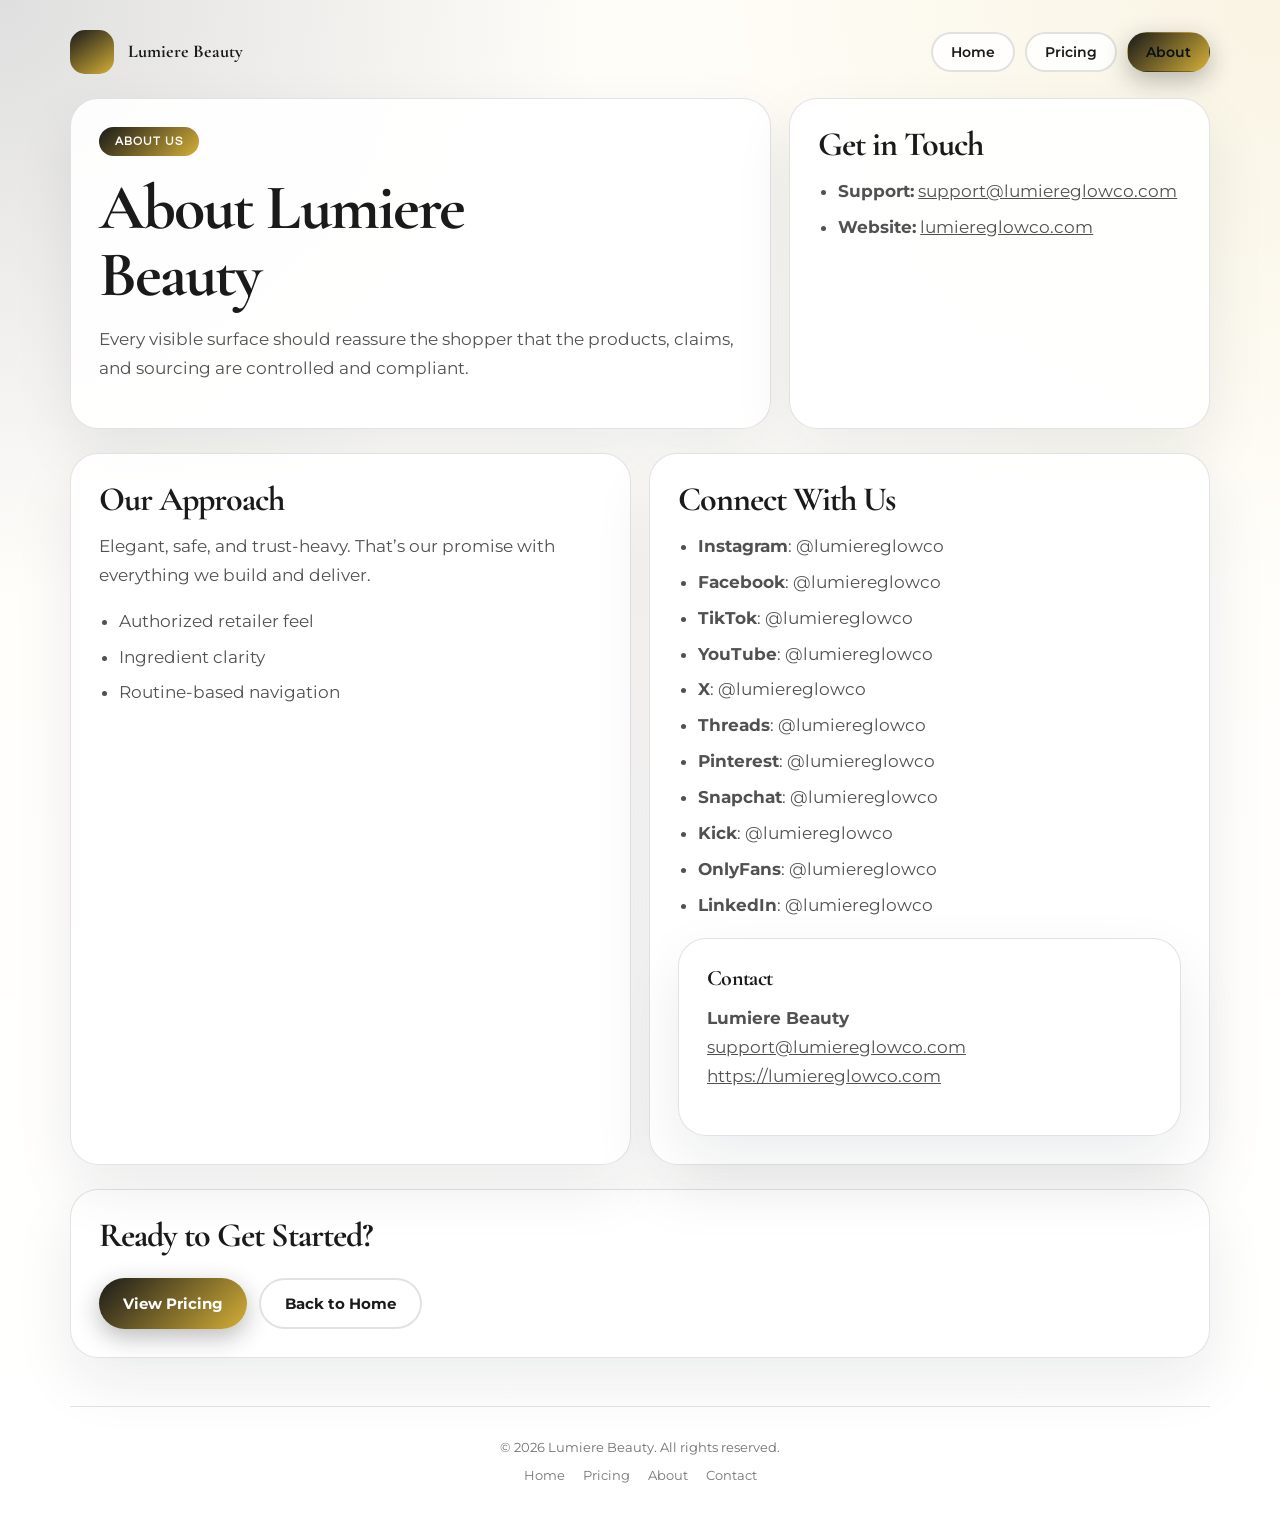
==== channels.html @ c1ad62a4 "Deploy professional site update — 2026-04-03T03:53:17Z" ====
<!doctype html>
<html lang="en">
<head>
  <meta charset="utf-8" />
  <meta name="viewport" content="width=device-width, initial-scale=1" />
  <title>Lumiere Beauty | About</title>
  <meta name="description" content="Every visible surface should reassure the shopper that the products, claims, and sourcing are controlled and compliant." />
  <meta property="og:title" content="Lumiere Beauty | About" />
  <meta property="og:description" content="Every visible surface should reassure the shopper that the products, claims, and sourcing are controlled and compliant." />
  <meta property="og:type" content="website" />
  <meta property="og:url" content="https://lumiereglowco.com/" />
  <link rel="preconnect" href="https://fonts.googleapis.com" /><link rel="preconnect" href="https://fonts.gstatic.com" crossorigin /><link href="https://fonts.googleapis.com/css2?family=Cormorant+Garamond:wght@400;500;600;700;800&family=Montserrat:wght@400;500;600;700;800&family=Questrial:wght@400;500;600;700;800&display=swap" rel="stylesheet" />
  <link rel="stylesheet" href="./styles.css" />
  
</head>
<body>
  <main class="page">
    <header class="header">
      <a class="brand" href="./index.html">
        <span class="brand-mark"></span>
        <span class="brand-copy">
          <strong>Lumiere Beauty</strong>
        </span>
      </a>
      <nav class="nav">
        <a class='button ghost' href='index.html'>Home</a>
        <a class='button ghost' href='offer.html'>Pricing</a>
        <a class='button primary' href='channels.html'>About</a>
      </nav>
    </header>
    
    <section class="hero">
      <article class="hero-card">
        <div class="eyebrow">About Us</div>
        <h1>About Lumiere Beauty</h1>
        <p>Every visible surface should reassure the shopper that the products, claims, and sourcing are controlled and compliant.</p>
      </article>
      <aside class="hero-card">
        <h2>Get in Touch</h2>
        <ul>
          <li><strong>Support:</strong> <a href="mailto:support@lumiereglowco.com">support@lumiereglowco.com</a></li>
          <li><strong>Website:</strong> <a href="https://lumiereglowco.com">lumiereglowco.com</a></li>
        </ul>
      </aside>
    </section>
    <section class="grid-two" style="margin-top:24px;">
      <section class="panel">
        <h2>Our Approach</h2>
        <p style="margin-top:14px;">Elegant, safe, and trust-heavy. That&rsquo;s our promise with everything we build and deliver.</p>
        <ul><li>Authorized retailer feel</li><li>Ingredient clarity</li><li>Routine-based navigation</li></ul>
      </section>
      <section class="panel">
        <h2>Connect With Us</h2>
        <ul><li><strong>Instagram</strong>: @lumiereglowco</li><li><strong>Facebook</strong>: @lumiereglowco</li><li><strong>TikTok</strong>: @lumiereglowco</li><li><strong>YouTube</strong>: @lumiereglowco</li><li><strong>X</strong>: @lumiereglowco</li><li><strong>Threads</strong>: @lumiereglowco</li><li><strong>Pinterest</strong>: @lumiereglowco</li><li><strong>Snapchat</strong>: @lumiereglowco</li><li><strong>Kick</strong>: @lumiereglowco</li><li><strong>OnlyFans</strong>: @lumiereglowco</li><li><strong>LinkedIn</strong>: @lumiereglowco</li></ul>
        <div class="offer-card" style="margin-top:18px;">
          <h3>Contact</h3>
          <p style="margin-top:14px;"><strong>Lumiere Beauty</strong><br /><a href="mailto:support@lumiereglowco.com">support@lumiereglowco.com</a><br /><a href="https://lumiereglowco.com">https://lumiereglowco.com</a></p>
        </div>
      </section>
    </section>
    <section class="panel" style="margin-top:24px;">
      <h2>Ready to Get Started?</h2>
      <div class="actions">
        <a class="button primary" href="./offer.html">View Pricing</a>
        <a class="button ghost" href="./index.html">Back to Home</a>
      </div>
    </section>
    
    <footer class="site-footer">
      <div class="footer-note">&copy; 2026 Lumiere Beauty. All rights reserved.</div>
      <div class="footer-links">
        <a href="./index.html">Home</a>
        <a href="./offer.html">Pricing</a>
        <a href="./channels.html">About</a>
        <a href='mailto:support@lumiereglowco.com'>Contact</a>
      </div>
    </footer>
  </main>
  
</body>
</html>
---- styles.css ----
:root {
  --primary: #1A1A1A;
  --secondary: #D4AF37;
  --accent: #B08968;
  --ink: #1A1A1A;
  --surface: #F8E9E3;
  --line: rgba(15, 23, 42, 0.12);
  --display: 'Cormorant Garamond', 'Avenir Next', 'Segoe UI', sans-serif;
  --body: 'Montserrat', 'Avenir Next', 'Segoe UI', sans-serif;
  --accent-font: 'Questrial', 'Avenir Next', 'Segoe UI', sans-serif;
}
* { box-sizing: border-box; }
body {
  margin: 0;
  font-family: var(--body);
  color: var(--ink);
  background:
    radial-gradient(circle at 0% 0%, color-mix(in srgb, var(--primary) 14%, white), transparent 30%),
    radial-gradient(circle at 100% 0%, color-mix(in srgb, var(--secondary) 14%, white), transparent 30%),
    linear-gradient(180deg, #fffdf8, #ffffff);
}
a { color: inherit; }
.page { max-width: 1180px; margin: 0 auto; padding: 24px 20px 40px; }
.header { display: flex; flex-wrap: wrap; align-items: center; justify-content: space-between; gap: 12px; padding: 6px 0 24px; }
.brand { display: flex; align-items: center; gap: 14px; text-decoration: none; }
.brand-mark { width: 44px; height: 44px; border-radius: 15px; background: linear-gradient(145deg, var(--primary), var(--secondary)); flex-shrink: 0; }
.brand-copy strong { display: block; font-family: var(--display); font-size: 18px; line-height: 1.2; }
.nav { display: flex; flex-wrap: wrap; gap: 10px; }
.nav a { border: 1px solid var(--line); border-radius: 999px; padding: 9px 18px; text-decoration: none; font-size: 14px; font-weight: 600; background: rgba(255,255,255,0.84); transition: all 0.2s ease; }
.nav a:hover { background: var(--primary); color: white; border-color: var(--primary); }
.nav a.button.primary { background: linear-gradient(135deg, var(--primary), var(--secondary)); color: #081018; border-color: transparent; }
.hero,
.grid-two,
.grid-three,
.offer-grid { display: grid; gap: 18px; }
.hero { grid-template-columns: minmax(0, 1.25fr) minmax(280px, 0.75fr); align-items: stretch; }
.grid-two { grid-template-columns: repeat(2, minmax(0, 1fr)); }
.grid-three { grid-template-columns: repeat(3, minmax(0, 1fr)); }
.offer-grid { grid-template-columns: repeat(auto-fit, minmax(260px, 1fr)); }
.panel,
.hero-card,
.offer-card { border: 1px solid var(--line); border-radius: 28px; background: rgba(255,255,255,0.92); box-shadow: 0 24px 60px rgba(15,23,42,0.08); }
.hero-card,
.panel,
.offer-card { padding: 28px; }
.offer-card { transition: transform 0.2s ease, box-shadow 0.2s ease; }
.offer-card:hover { transform: translateY(-4px); box-shadow: 0 32px 80px rgba(15,23,42,0.14); }
.eyebrow { display: inline-flex; border-radius: 999px; padding: 8px 16px; background: linear-gradient(135deg, var(--primary), var(--secondary)); color: #fff; font-family: var(--accent-font); font-size: 12px; font-weight: 700; letter-spacing: 0.08em; text-transform: uppercase; }
h1, h2, h3 { margin: 0; font-family: var(--display); line-height: 1.05; letter-spacing: -0.03em; }
h1 { margin-top: 18px; font-size: clamp(36px, 6vw, 64px); max-width: 16ch; }
h2 { font-size: clamp(24px, 4vw, 34px); }
h3 { font-size: 22px; }
p, li { color: color-mix(in srgb, var(--ink) 76%, white); line-height: 1.7; font-size: 17px; }
.actions { display: flex; flex-wrap: wrap; gap: 12px; margin-top: 24px; }
.button { display: inline-flex; align-items: center; justify-content: center; text-decoration: none; border-radius: 999px; padding: 14px 24px; font-weight: 700; font-size: 15px; cursor: pointer; border: none; transition: all 0.2s ease; }
.button.primary { background: linear-gradient(135deg, var(--primary), var(--secondary)); color: #fff; box-shadow: 0 8px 24px color-mix(in srgb, var(--primary) 30%, transparent); }
.button.primary:hover { transform: translateY(-2px); box-shadow: 0 12px 32px color-mix(in srgb, var(--primary) 40%, transparent); }
.button.ghost { border: 2px solid var(--line); background: rgba(255,255,255,0.8); }
.button.ghost:hover { border-color: var(--primary); color: var(--primary); }
.trust-strip { display: flex; flex-wrap: wrap; gap: 18px; justify-content: center; margin-top: 24px; padding: 18px 0; }
.trust-badge { display: flex; align-items: center; gap: 8px; font-size: 15px; font-weight: 600; color: color-mix(in srgb, var(--ink) 80%, white); }
.trust-icon { display: inline-flex; align-items: center; justify-content: center; width: 24px; height: 24px; border-radius: 50%; background: linear-gradient(135deg, var(--primary), var(--secondary)); color: #fff; font-size: 13px; font-weight: 700; }
.price { display: inline-block; margin: 16px 0 12px; padding: 10px 16px; border-radius: 999px; background: linear-gradient(135deg, color-mix(in srgb, var(--primary) 14%, white), color-mix(in srgb, var(--secondary) 14%, white)); font-family: var(--accent-font); font-size: 20px; font-weight: 700; letter-spacing: 0.02em; color: var(--ink); }
.micro { font-size: 13px; color: color-mix(in srgb, var(--ink) 64%, white); }
ul { margin: 14px 0 0; padding-left: 20px; }
li + li { margin-top: 7px; }
.site-footer { margin-top: 48px; padding: 32px 0 0; border-top: 1px solid var(--line); text-align: center; }
.footer-note { font-size: 13px; color: color-mix(in srgb, var(--ink) 62%, white); }
.footer-links { display: flex; flex-wrap: wrap; gap: 18px; justify-content: center; margin-top: 12px; }
.footer-links a { font-size: 13px; color: color-mix(in srgb, var(--ink) 60%, white); text-decoration: none; }
.footer-links a:hover { color: var(--primary); text-decoration: underline; }
.checkout-tier { position: relative; }
.buy-btn { width: 100%; font-size: 16px; padding: 16px 24px; }
.buy-btn:disabled { opacity: 0.6; cursor: not-allowed; }
@media (max-width: 960px) {
  .hero, .grid-two, .grid-three { grid-template-columns: 1fr; }
  h1 { max-width: none; }
}
@media (max-width: 720px) {
  .page { padding: 18px 16px 32px; }
  .hero-card, .panel, .offer-card { padding: 22px; border-radius: 24px; }
  .button { width: 100%; }
  .trust-strip { flex-direction: column; align-items: center; }
}
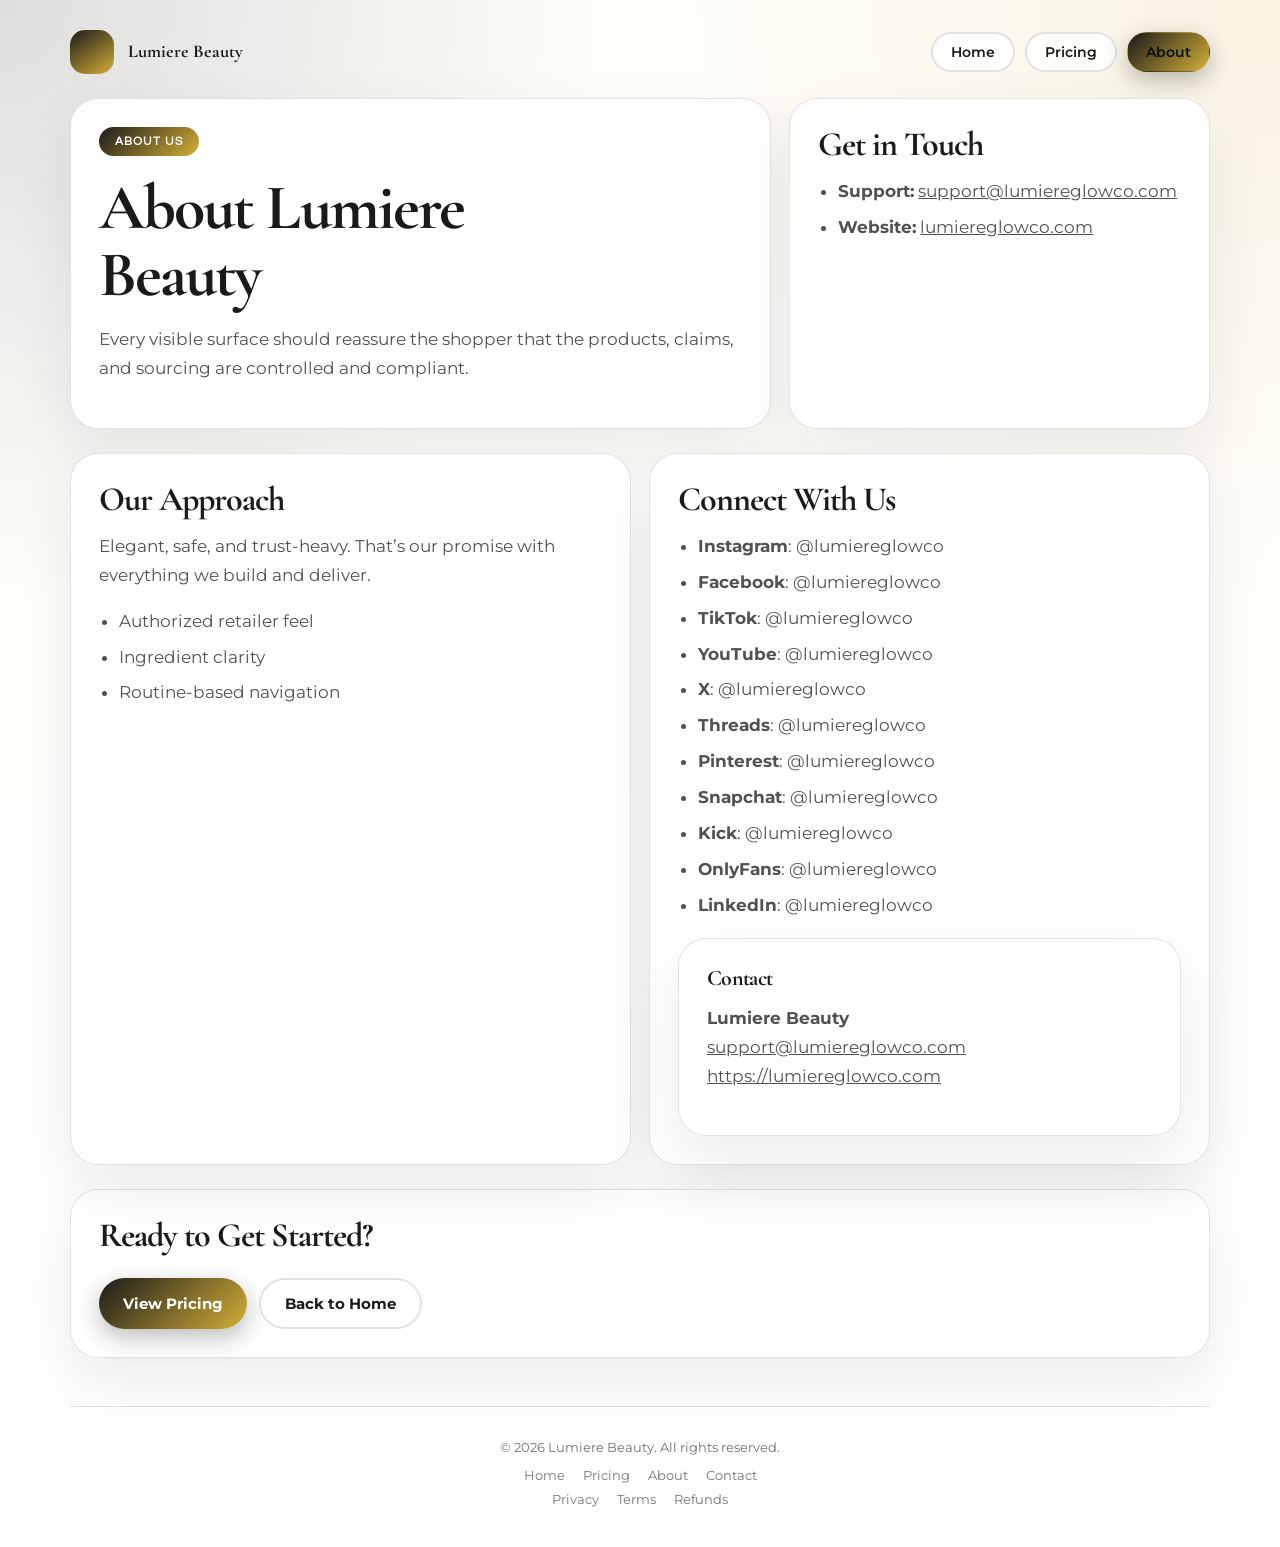
==== commit 143736e3: "Deploy professional site update — 2026-04-03T04:42:00Z" ====
--- a/channels.html
+++ b/channels.html
@@ -74,6 +74,11 @@
         <a href="./channels.html">About</a>
         <a href='mailto:support@lumiereglowco.com'>Contact</a>
       </div>
+      <div class="footer-links" style="margin-top:8px;">
+        <a href="./privacy.html">Privacy</a>
+        <a href="./terms.html">Terms</a>
+        <a href="./refunds.html">Refunds</a>
+      </div>
     </footer>
   </main>
   
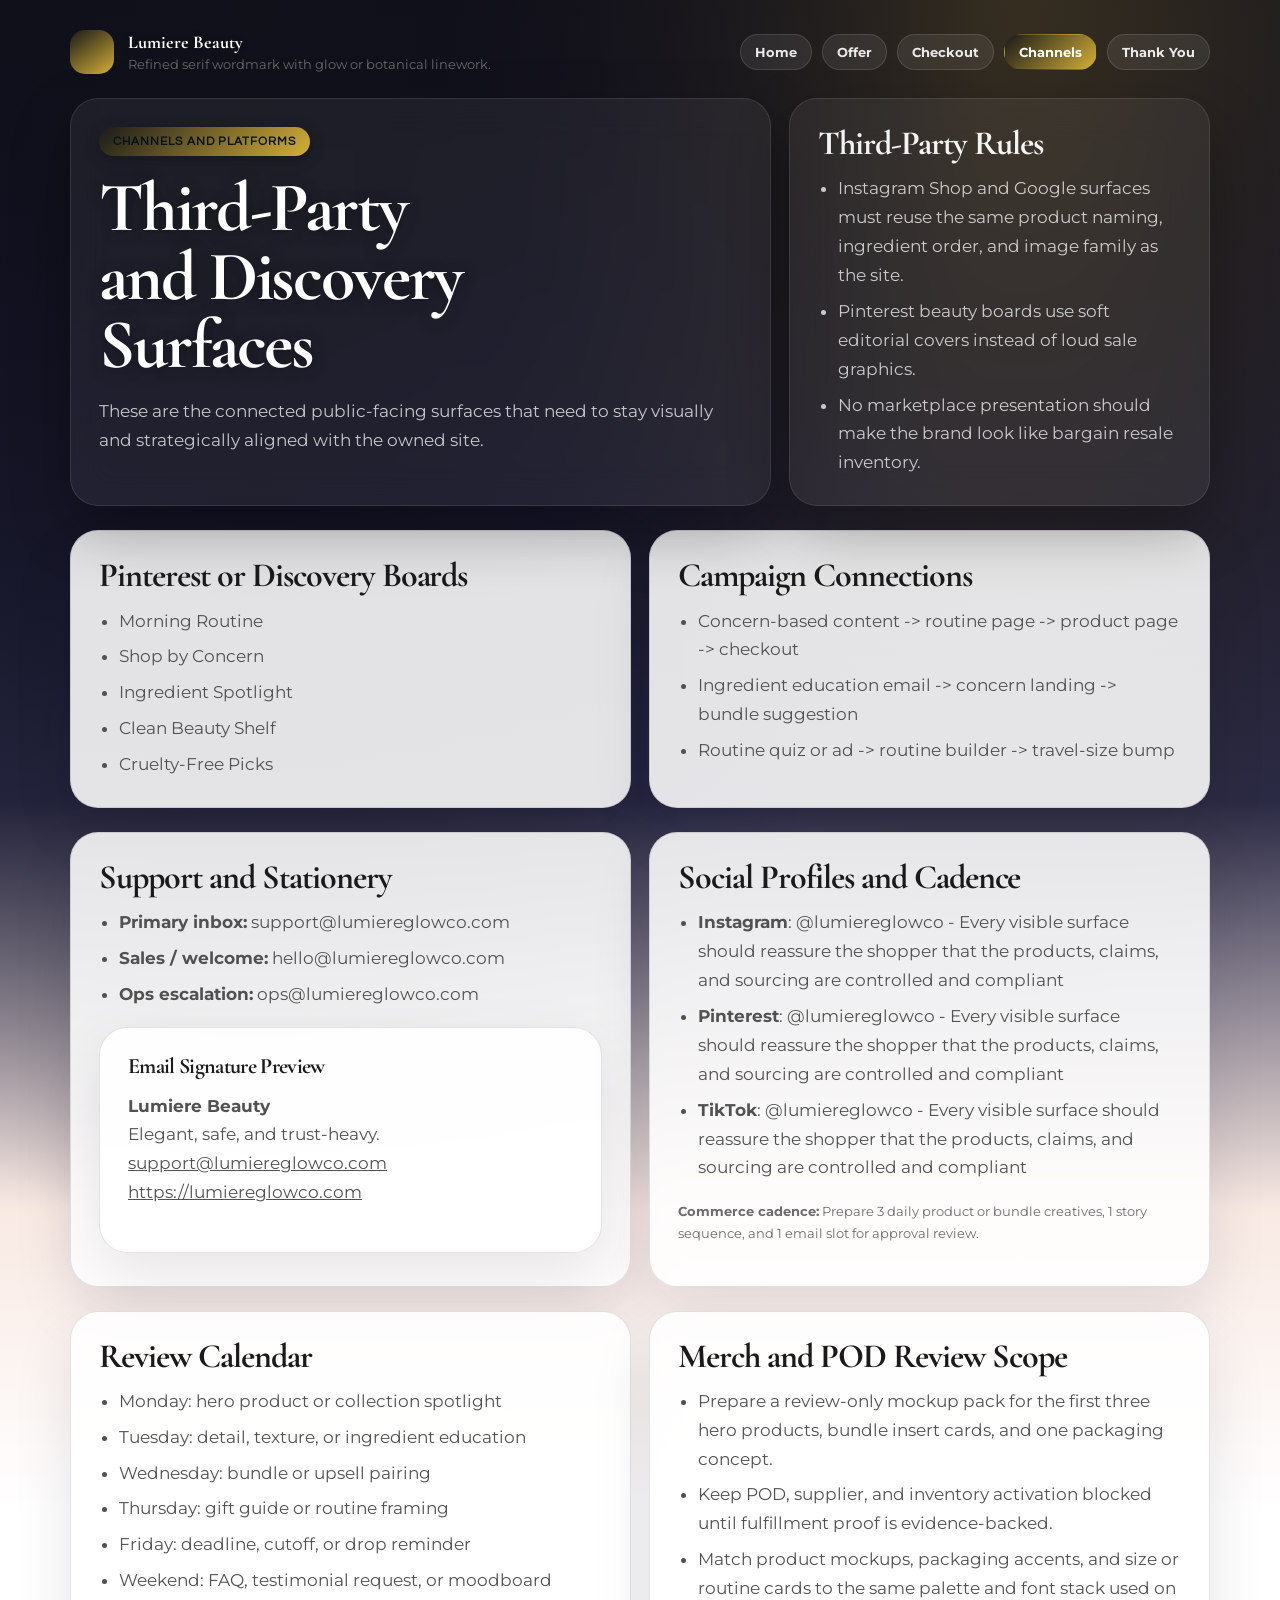
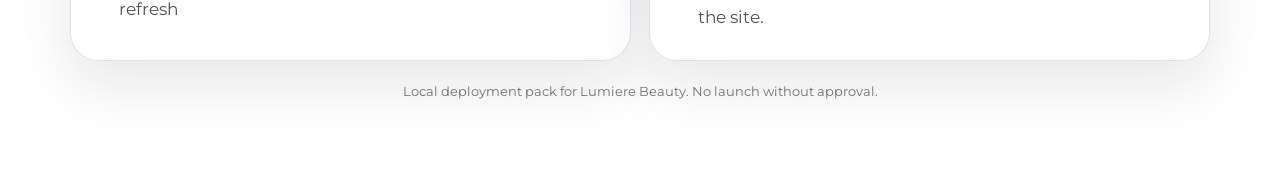
==== commit 6df4e007: "Deploy lumiereglowco.com — ASI Network site update" ====
--- a/channels.html
+++ b/channels.html
@@ -1,17 +1,11 @@
 <!doctype html>
-<html lang="en">
+<html>
 <head>
   <meta charset="utf-8" />
   <meta name="viewport" content="width=device-width, initial-scale=1" />
-  <title>Lumiere Beauty | About</title>
-  <meta name="description" content="Every visible surface should reassure the shopper that the products, claims, and sourcing are controlled and compliant." />
-  <meta property="og:title" content="Lumiere Beauty | About" />
-  <meta property="og:description" content="Every visible surface should reassure the shopper that the products, claims, and sourcing are controlled and compliant." />
-  <meta property="og:type" content="website" />
-  <meta property="og:url" content="https://lumiereglowco.com/" />
+  <title>Lumiere Beauty | Channels</title>
   <link rel="preconnect" href="https://fonts.googleapis.com" /><link rel="preconnect" href="https://fonts.gstatic.com" crossorigin /><link href="https://fonts.googleapis.com/css2?family=Cormorant+Garamond:wght@400;500;600;700;800&family=Montserrat:wght@400;500;600;700;800&family=Questrial:wght@400;500;600;700;800&display=swap" rel="stylesheet" />
   <link rel="stylesheet" href="./styles.css" />
-  
 </head>
 <body>
   <main class="page">
@@ -20,67 +14,102 @@
         <span class="brand-mark"></span>
         <span class="brand-copy">
           <strong>Lumiere Beauty</strong>
+          <span>Refined serif wordmark with glow or botanical linework.</span>
         </span>
       </a>
       <nav class="nav">
         <a class='button ghost' href='index.html'>Home</a>
-        <a class='button ghost' href='offer.html'>Pricing</a>
-        <a class='button primary' href='channels.html'>About</a>
+        <a class='button ghost' href='offer.html'>Offer</a>
+        <a class='button ghost' href='checkout.html'>Checkout</a>
+        <a class='button primary' href='channels.html'>Channels</a>
+        <a class='button ghost' href='thank-you.html'>Thank You</a>
       </nav>
     </header>
     
     <section class="hero">
       <article class="hero-card">
-        <div class="eyebrow">About Us</div>
-        <h1>About Lumiere Beauty</h1>
-        <p>Every visible surface should reassure the shopper that the products, claims, and sourcing are controlled and compliant.</p>
+        <div class="eyebrow">Channels and Platforms</div>
+        <h1>Third-Party and Discovery Surfaces</h1>
+        <p>These are the connected public-facing surfaces that need to stay visually and strategically aligned with the owned site.</p>
       </article>
       <aside class="hero-card">
-        <h2>Get in Touch</h2>
-        <ul>
-          <li><strong>Support:</strong> <a href="mailto:support@lumiereglowco.com">support@lumiereglowco.com</a></li>
-          <li><strong>Website:</strong> <a href="https://lumiereglowco.com">lumiereglowco.com</a></li>
-        </ul>
+        <h2>Third-Party Rules</h2>
+        <ul><li>Instagram Shop and Google surfaces must reuse the same product naming, ingredient order, and image family as the site.</li><li>Pinterest beauty boards use soft editorial covers instead of loud sale graphics.</li><li>No marketplace presentation should make the brand look like bargain resale inventory.</li></ul>
       </aside>
     </section>
     <section class="grid-two" style="margin-top:24px;">
       <section class="panel">
-        <h2>Our Approach</h2>
-        <p style="margin-top:14px;">Elegant, safe, and trust-heavy. That&rsquo;s our promise with everything we build and deliver.</p>
-        <ul><li>Authorized retailer feel</li><li>Ingredient clarity</li><li>Routine-based navigation</li></ul>
+        <h2>Pinterest or Discovery Boards</h2>
+        <ul><li>Morning Routine</li><li>Shop by Concern</li><li>Ingredient Spotlight</li><li>Clean Beauty Shelf</li><li>Cruelty-Free Picks</li></ul>
       </section>
       <section class="panel">
-        <h2>Connect With Us</h2>
-        <ul><li><strong>Instagram</strong>: @lumiereglowco</li><li><strong>Facebook</strong>: @lumiereglowco</li><li><strong>TikTok</strong>: @lumiereglowco</li><li><strong>YouTube</strong>: @lumiereglowco</li><li><strong>X</strong>: @lumiereglowco</li><li><strong>Threads</strong>: @lumiereglowco</li><li><strong>Pinterest</strong>: @lumiereglowco</li><li><strong>Snapchat</strong>: @lumiereglowco</li><li><strong>Kick</strong>: @lumiereglowco</li><li><strong>OnlyFans</strong>: @lumiereglowco</li><li><strong>LinkedIn</strong>: @lumiereglowco</li></ul>
+        <h2>Campaign Connections</h2>
+        <ul><li>Concern-based content -&gt; routine page -&gt; product page -&gt; checkout</li><li>Ingredient education email -&gt; concern landing -&gt; bundle suggestion</li><li>Routine quiz or ad -&gt; routine builder -&gt; travel-size bump</li></ul>
+      </section>
+    </section>
+    <section class="grid-two" style="margin-top:24px;">
+      <section class="panel">
+        <h2>Support and Stationery</h2>
+        <ul>
+          <li><strong>Primary inbox:</strong> support@lumiereglowco.com</li>
+          <li><strong>Sales / welcome:</strong> hello@lumiereglowco.com</li>
+          <li><strong>Ops escalation:</strong> ops@lumiereglowco.com</li>
+        </ul>
         <div class="offer-card" style="margin-top:18px;">
-          <h3>Contact</h3>
-          <p style="margin-top:14px;"><strong>Lumiere Beauty</strong><br /><a href="mailto:support@lumiereglowco.com">support@lumiereglowco.com</a><br /><a href="https://lumiereglowco.com">https://lumiereglowco.com</a></p>
+          <h3>Email Signature Preview</h3>
+          <p style="margin-top:14px;"><strong>Lumiere Beauty</strong><br />Elegant, safe, and trust-heavy.<br /><a href="mailto:support@lumiereglowco.com">support@lumiereglowco.com</a><br /><a href="https://lumiereglowco.com">https://lumiereglowco.com</a></p>
         </div>
       </section>
+      <section class="panel">
+        <h2>Social Profiles and Cadence</h2>
+        <ul><li><strong>Instagram</strong>: @lumiereglowco - Every visible surface should reassure the shopper that the products, claims, and sourcing are controlled and compliant</li><li><strong>Pinterest</strong>: @lumiereglowco - Every visible surface should reassure the shopper that the products, claims, and sourcing are controlled and compliant</li><li><strong>TikTok</strong>: @lumiereglowco - Every visible surface should reassure the shopper that the products, claims, and sourcing are controlled and compliant</li></ul>
+        <p class="micro" style="margin-top:18px;"><strong>Commerce cadence:</strong> Prepare 3 daily product or bundle creatives, 1 story sequence, and 1 email slot for approval review.</p>
+      </section>
     </section>
-    <section class="panel" style="margin-top:24px;">
-      <h2>Ready to Get Started?</h2>
-      <div class="actions">
-        <a class="button primary" href="./offer.html">View Pricing</a>
-        <a class="button ghost" href="./index.html">Back to Home</a>
-      </div>
+    <section class="grid-two" style="margin-top:24px;">
+      <section class="panel">
+        <h2>Review Calendar</h2>
+        <ul><li>Monday: hero product or collection spotlight</li><li>Tuesday: detail, texture, or ingredient education</li><li>Wednesday: bundle or upsell pairing</li><li>Thursday: gift guide or routine framing</li><li>Friday: deadline, cutoff, or drop reminder</li><li>Weekend: FAQ, testimonial request, or moodboard refresh</li></ul>
+      </section>
+      <section class="panel">
+        <h2>Merch and POD Review Scope</h2>
+        <ul><li>Prepare a review-only mockup pack for the first three hero products, bundle insert cards, and one packaging concept.</li><li>Keep POD, supplier, and inventory activation blocked until fulfillment proof is evidence-backed.</li><li>Match product mockups, packaging accents, and size or routine cards to the same palette and font stack used on the site.</li></ul>
+      </section>
     </section>
     
-    <footer class="site-footer">
-      <div class="footer-note">&copy; 2026 Lumiere Beauty. All rights reserved.</div>
-      <div class="footer-links">
-        <a href="./index.html">Home</a>
-        <a href="./offer.html">Pricing</a>
-        <a href="./channels.html">About</a>
-        <a href='mailto:support@lumiereglowco.com'>Contact</a>
-      </div>
-      <div class="footer-links" style="margin-top:8px;">
-        <a href="./privacy.html">Privacy</a>
-        <a href="./terms.html">Terms</a>
-        <a href="./refunds.html">Refunds</a>
-      </div>
-    </footer>
+    <div class="footer-note">Local deployment pack for Lumiere Beauty. No launch without approval.</div>
   </main>
-  
+
+  <!-- ASI Analytics (lightweight, privacy-friendly) -->
+  <script>
+  (function(){
+    var bid = document.body.getAttribute('data-business-id') || 'unknown';
+    var page = location.pathname.split('/').pop() || 'index.html';
+    var key = 'asi_pv_' + bid;
+    try {
+      var data = JSON.parse(localStorage.getItem(key) || '{}');
+      data[page] = (data[page] || 0) + 1;
+      data._total = (data._total || 0) + 1;
+      data._last = new Date().toISOString();
+      data._ref = document.referrer || 'direct';
+      localStorage.setItem(key, JSON.stringify(data));
+    } catch(e) {}
+    // Beacon to analytics endpoint if configured
+    if (window.ASI_ANALYTICS_URL) {
+      var payload = JSON.stringify({
+        business_id: bid,
+        page: page,
+        referrer: document.referrer || 'direct',
+        timestamp: new Date().toISOString(),
+        ua: navigator.userAgent
+      });
+      try {
+        navigator.sendBeacon(window.ASI_ANALYTICS_URL, payload);
+      } catch(e) {
+        // Silent fail — analytics should never break the site
+      }
+    }
+  })();
+  </script>
 </body>
 </html>
--- a/styles.css
+++ b/styles.css
@@ -15,21 +15,21 @@
   margin: 0;
   font-family: var(--body);
   color: var(--ink);
-  background:
-    radial-gradient(circle at 0% 0%, color-mix(in srgb, var(--primary) 14%, white), transparent 30%),
-    radial-gradient(circle at 100% 0%, color-mix(in srgb, var(--secondary) 14%, white), transparent 30%),
-    linear-gradient(180deg, #fffdf8, #ffffff);
+  background: #0d0d1a;
+  background-image:
+    radial-gradient(ellipse at 20% 0%, color-mix(in srgb, var(--primary) 30%, #0d0d1a), transparent 50%),
+    radial-gradient(ellipse at 80% 0%, color-mix(in srgb, var(--secondary) 20%, #0d0d1a), transparent 40%),
+    linear-gradient(180deg, #0d0d1a 0%, #111128 15%, #1a1a35 30%, #2a2a48 45%, var(--surface) 68%, #ffffff 85%);
 }
 a { color: inherit; }
-.page { max-width: 1180px; margin: 0 auto; padding: 24px 20px 40px; }
+.page { max-width: 1180px; margin: 0 auto; padding: 24px 20px 80px; }
 .header { display: flex; flex-wrap: wrap; align-items: center; justify-content: space-between; gap: 12px; padding: 6px 0 24px; }
 .brand { display: flex; align-items: center; gap: 14px; text-decoration: none; }
-.brand-mark { width: 44px; height: 44px; border-radius: 15px; background: linear-gradient(145deg, var(--primary), var(--secondary)); flex-shrink: 0; }
-.brand-copy strong { display: block; font-family: var(--display); font-size: 18px; line-height: 1.2; }
+.brand-mark { width: 44px; height: 44px; border-radius: 15px; background: linear-gradient(145deg, var(--primary), var(--secondary)); }
+.brand-copy strong { display: block; font-family: var(--display); font-size: 18px; line-height: 1; }
+.brand-copy span { display: block; margin-top: 5px; font-size: 13px; color: color-mix(in srgb, var(--ink) 66%, white); }
 .nav { display: flex; flex-wrap: wrap; gap: 10px; }
-.nav a { border: 1px solid var(--line); border-radius: 999px; padding: 9px 18px; text-decoration: none; font-size: 14px; font-weight: 600; background: rgba(255,255,255,0.84); transition: all 0.2s ease; }
-.nav a:hover { background: var(--primary); color: white; border-color: var(--primary); }
-.nav a.button.primary { background: linear-gradient(135deg, var(--primary), var(--secondary)); color: #081018; border-color: transparent; }
+.nav a { border: 1px solid var(--line); border-radius: 999px; padding: 9px 14px; text-decoration: none; font-size: 13px; background: rgba(255,255,255,0.84); }
 .hero,
 .grid-two,
 .grid-three,
@@ -37,49 +37,56 @@
 .hero { grid-template-columns: minmax(0, 1.25fr) minmax(280px, 0.75fr); align-items: stretch; }
 .grid-two { grid-template-columns: repeat(2, minmax(0, 1fr)); }
 .grid-three { grid-template-columns: repeat(3, minmax(0, 1fr)); }
-.offer-grid { grid-template-columns: repeat(auto-fit, minmax(260px, 1fr)); }
+.offer-grid { grid-template-columns: repeat(auto-fit, minmax(240px, 1fr)); }
 .panel,
 .hero-card,
-.offer-card { border: 1px solid var(--line); border-radius: 28px; background: rgba(255,255,255,0.92); box-shadow: 0 24px 60px rgba(15,23,42,0.08); }
+.offer-card { border: 1px solid var(--line); border-radius: 28px; background: rgba(255,255,255,0.88); box-shadow: 0 24px 60px rgba(15,23,42,0.1); }
 .hero-card,
 .panel,
 .offer-card { padding: 28px; }
-.offer-card { transition: transform 0.2s ease, box-shadow 0.2s ease; }
-.offer-card:hover { transform: translateY(-4px); box-shadow: 0 32px 80px rgba(15,23,42,0.14); }
-.eyebrow { display: inline-flex; border-radius: 999px; padding: 8px 16px; background: linear-gradient(135deg, var(--primary), var(--secondary)); color: #fff; font-family: var(--accent-font); font-size: 12px; font-weight: 700; letter-spacing: 0.08em; text-transform: uppercase; }
-h1, h2, h3 { margin: 0; font-family: var(--display); line-height: 1.05; letter-spacing: -0.03em; }
-h1 { margin-top: 18px; font-size: clamp(36px, 6vw, 64px); max-width: 16ch; }
+.eyebrow { display: inline-flex; border-radius: 999px; padding: 8px 14px; background: linear-gradient(135deg, var(--primary), var(--secondary)); color: #081018; font-family: var(--accent-font); font-size: 12px; font-weight: 700; letter-spacing: 0.08em; text-transform: uppercase; }
+h1, h2, h3 { margin: 0; font-family: var(--display); line-height: 0.98; letter-spacing: -0.03em; }
+h1 { margin-top: 18px; font-size: clamp(40px, 7vw, 70px); max-width: 11ch; }
 h2 { font-size: clamp(24px, 4vw, 34px); }
 h3 { font-size: 22px; }
 p, li { color: color-mix(in srgb, var(--ink) 76%, white); line-height: 1.7; font-size: 17px; }
 .actions { display: flex; flex-wrap: wrap; gap: 12px; margin-top: 24px; }
-.button { display: inline-flex; align-items: center; justify-content: center; text-decoration: none; border-radius: 999px; padding: 14px 24px; font-weight: 700; font-size: 15px; cursor: pointer; border: none; transition: all 0.2s ease; }
-.button.primary { background: linear-gradient(135deg, var(--primary), var(--secondary)); color: #fff; box-shadow: 0 8px 24px color-mix(in srgb, var(--primary) 30%, transparent); }
-.button.primary:hover { transform: translateY(-2px); box-shadow: 0 12px 32px color-mix(in srgb, var(--primary) 40%, transparent); }
-.button.ghost { border: 2px solid var(--line); background: rgba(255,255,255,0.8); }
-.button.ghost:hover { border-color: var(--primary); color: var(--primary); }
-.trust-strip { display: flex; flex-wrap: wrap; gap: 18px; justify-content: center; margin-top: 24px; padding: 18px 0; }
-.trust-badge { display: flex; align-items: center; gap: 8px; font-size: 15px; font-weight: 600; color: color-mix(in srgb, var(--ink) 80%, white); }
-.trust-icon { display: inline-flex; align-items: center; justify-content: center; width: 24px; height: 24px; border-radius: 50%; background: linear-gradient(135deg, var(--primary), var(--secondary)); color: #fff; font-size: 13px; font-weight: 700; }
-.price { display: inline-block; margin: 16px 0 12px; padding: 10px 16px; border-radius: 999px; background: linear-gradient(135deg, color-mix(in srgb, var(--primary) 14%, white), color-mix(in srgb, var(--secondary) 14%, white)); font-family: var(--accent-font); font-size: 20px; font-weight: 700; letter-spacing: 0.02em; color: var(--ink); }
+.button { display: inline-flex; align-items: center; justify-content: center; text-decoration: none; border-radius: 999px; padding: 14px 18px; font-weight: 700; }
+.button.primary { background: linear-gradient(135deg, var(--primary), var(--secondary)); color: #081018; }
+.button.ghost { border: 1px solid var(--line); }
+.meta { display: grid; gap: 12px; grid-template-columns: repeat(3, minmax(0, 1fr)); margin-top: 24px; }
+.meta-card { border-radius: 18px; padding: 16px; background: color-mix(in srgb, var(--surface) 92%, white); border: 1px solid var(--line); }
+.meta-card strong { display: block; font-family: var(--display); font-size: 15px; margin-bottom: 6px; }
+.price { display: inline-block; margin: 16px 0 12px; padding: 8px 12px; border-radius: 999px; background: color-mix(in srgb, var(--accent) 18%, white); font-family: var(--accent-font); font-size: 14px; font-weight: 700; letter-spacing: 0.08em; text-transform: uppercase; }
 .micro { font-size: 13px; color: color-mix(in srgb, var(--ink) 64%, white); }
 ul { margin: 14px 0 0; padding-left: 20px; }
 li + li { margin-top: 7px; }
-.site-footer { margin-top: 48px; padding: 32px 0 0; border-top: 1px solid var(--line); text-align: center; }
-.footer-note { font-size: 13px; color: color-mix(in srgb, var(--ink) 62%, white); }
-.footer-links { display: flex; flex-wrap: wrap; gap: 18px; justify-content: center; margin-top: 12px; }
-.footer-links a { font-size: 13px; color: color-mix(in srgb, var(--ink) 60%, white); text-decoration: none; }
-.footer-links a:hover { color: var(--primary); text-decoration: underline; }
-.checkout-tier { position: relative; }
-.buy-btn { width: 100%; font-size: 16px; padding: 16px 24px; }
-.buy-btn:disabled { opacity: 0.6; cursor: not-allowed; }
+.footer-note { margin-top: 22px; font-size: 13px; text-align: center; color: color-mix(in srgb, var(--ink) 62%, white); }
 @media (max-width: 960px) {
-  .hero, .grid-two, .grid-three { grid-template-columns: 1fr; }
+  .hero, .grid-two, .grid-three, .meta { grid-template-columns: 1fr; }
   h1 { max-width: none; }
 }
 @media (max-width: 720px) {
-  .page { padding: 18px 16px 32px; }
+  .page { padding: 18px 16px 72px; }
   .hero-card, .panel, .offer-card { padding: 22px; border-radius: 24px; }
   .button { width: 100%; }
-  .trust-strip { flex-direction: column; align-items: center; }
 }
+
+/* ── Dark hero treatment (particles visible) ── */
+.page { position: relative; z-index: 2; }
+.header { position: relative; z-index: 3; }
+.header .brand-copy strong { color: #fff; text-shadow: 0 1px 8px rgba(0,0,0,0.3); }
+.header .nav a { background: rgba(255,255,255,0.08); color: rgba(255,255,255,0.9); border-color: rgba(255,255,255,0.12); }
+.header .nav a:hover { background: var(--primary); color: #fff; border-color: var(--primary); }
+.header .nav a.button.primary { background: linear-gradient(135deg, var(--primary), var(--secondary)); color: #fff; border-color: transparent; }
+.hero-card { background: rgba(255,255,255,0.06); backdrop-filter: blur(20px); -webkit-backdrop-filter: blur(20px); border-color: rgba(255,255,255,0.1); box-shadow: 0 24px 60px rgba(0,0,0,0.3); }
+.hero-card h1 { color: #fff; text-shadow: 0 2px 16px rgba(0,0,0,0.4); }
+.hero-card h2, .hero-card h3 { color: rgba(255,255,255,0.95); }
+.hero-card p, .hero-card li { color: rgba(255,255,255,0.75) !important; }
+.hero-card .eyebrow { box-shadow: 0 4px 16px rgba(0,0,0,0.3); }
+.hero-card .button.ghost { color: rgba(255,255,255,0.9); border-color: rgba(255,255,255,0.2); background: rgba(255,255,255,0.06); }
+.hero-card .button.ghost:hover { border-color: var(--primary); color: #fff; background: rgba(255,255,255,0.1); }
+.hero-card a { color: rgba(255,255,255,0.85); }
+.hero-card ul { padding-left: 20px; }
+.trust-strip { background: rgba(255,255,255,0.04); border-radius: 16px; margin-left: -8px; margin-right: -8px; padding: 18px 24px; backdrop-filter: blur(8px); -webkit-backdrop-filter: blur(8px); }
+.trust-badge { color: rgba(255,255,255,0.85); }
